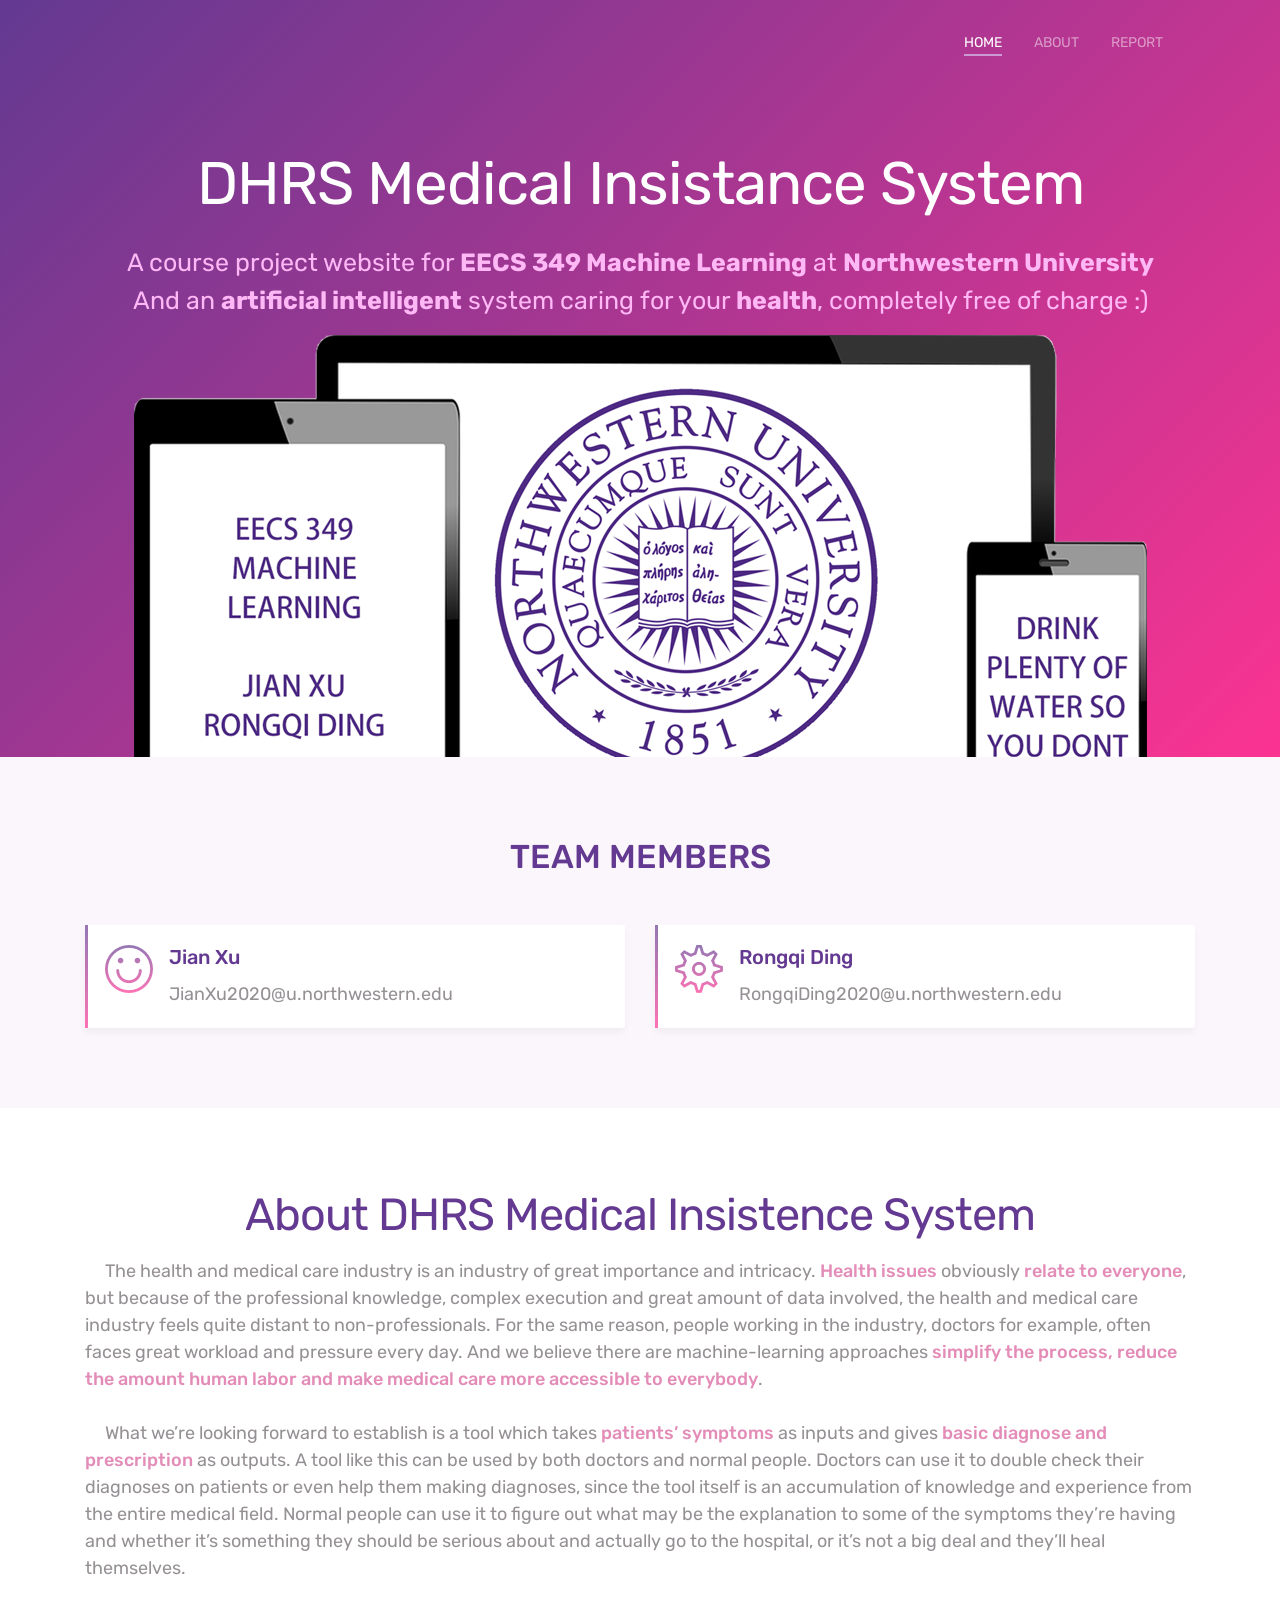
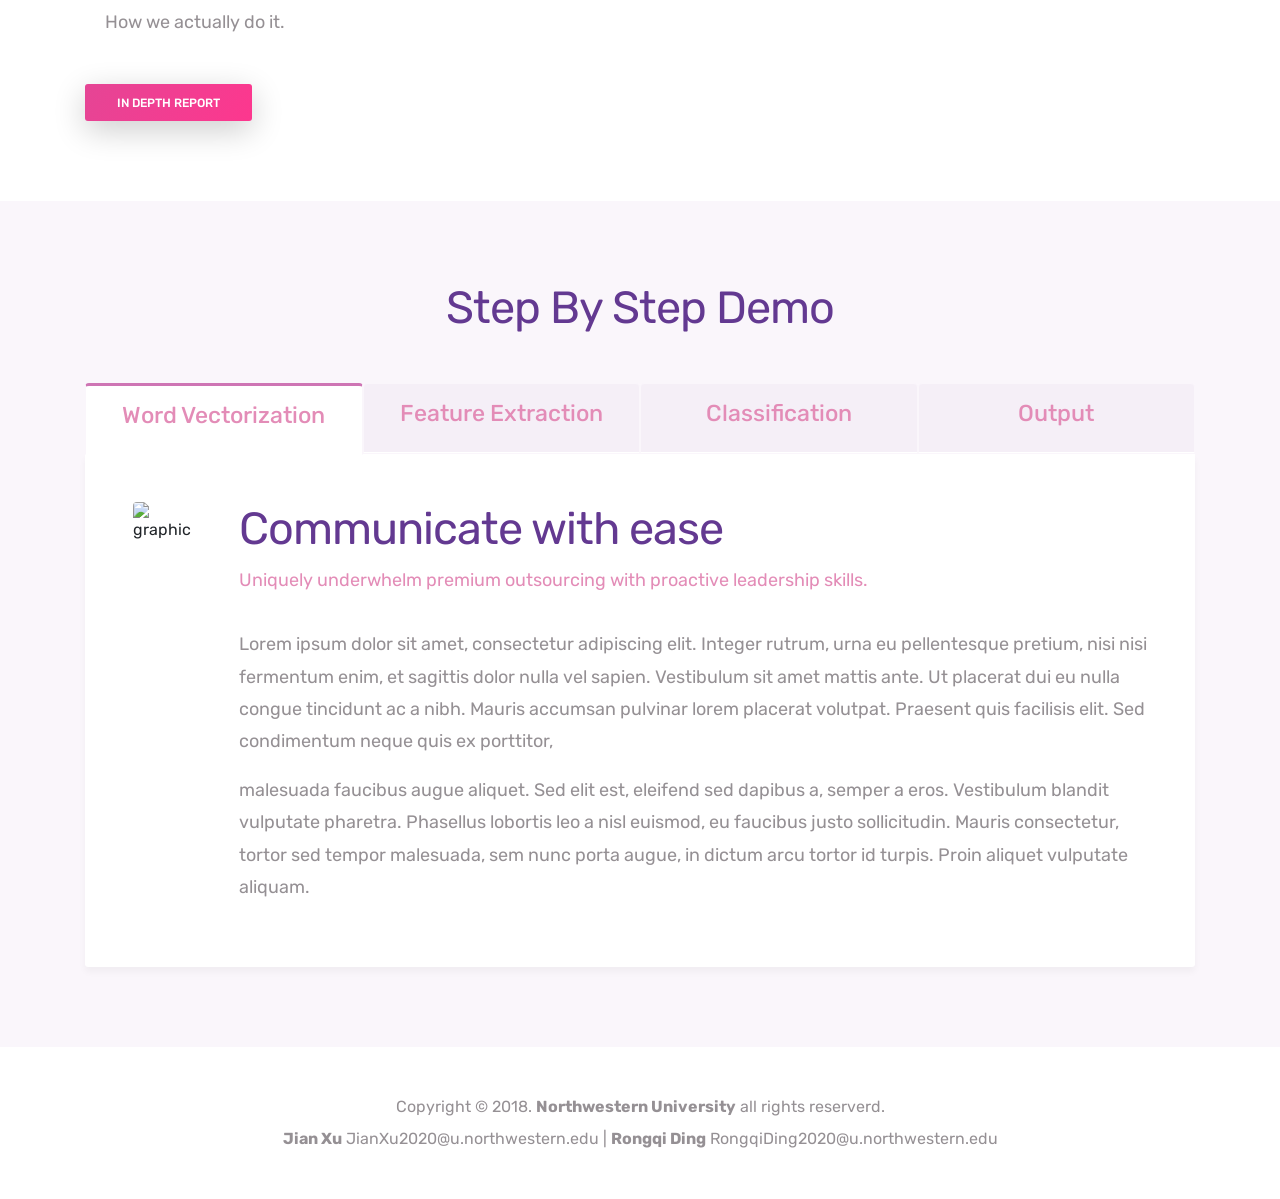
==== website/index.html @ fd61dfc9 "More codes uploaded Preprocess and feature extarction codes are now uploaded." ====
<!doctype html>
<html lang="en">
<head>
<title>Home</title>
<!-- Required meta tags -->
<meta charset="utf-8">
<meta name="viewport" content="width=device-width, initial-scale=1, shrink-to-fit=no">
<meta name="description" content="DHRS Medical Insistance System">
<meta name="keywords" content="HTML5, bootstrap, mobile, app, landing, ios, android, responsive">

<!-- Font -->
<link rel="dns-prefetch" href="//fonts.googleapis.com">
<link href="https://fonts.googleapis.com/css?family=Rubik:300,400,500" rel="stylesheet">

<!-- Bootstrap CSS -->
<link rel="stylesheet" href="css/bootstrap.min.css">
<!-- Themify Icons -->
<link rel="stylesheet" href="css/themify-icons.css">
<!-- Owl carousel -->
<link rel="stylesheet" href="css/owl.carousel.min.css">
<!-- Main css -->
<link href="css/style.css" rel="stylesheet">
</head>

<body data-spy="scroll" data-target="#navbar" data-offset="30">

<!-- Nav Menu -->

<div class="nav-menu fixed-top">
	<div class="container">
		<div class="row">
			<div class="col-md-12">
				<nav class="navbar navbar-dark navbar-expand-lg">
					<div class="collapse navbar-collapse" id="navbar">
						<ul class="navbar-nav ml-auto">
							<li class="nav-item"> <a class="nav-link active" href="#home">HOME<span class="sr-only">(current)</span></a> </li>
							<li class="nav-item"> <a class="nav-link" href="#features">ABOUT</a> </li>
							<li class="nav-item"> <a class="nav-link" href="#">REPORT</a> </li>
						</ul>
					</div>
				</nav>
			</div>
		</div>
	</div>
</div>


<header class="bg-gradient" id="home">
	<div class="container mt-5">
		<h1><strong>DHRS Medical Insistance System</strong></h1>
		<p class="tagline">A course project website for <strong>EECS 349 Machine Learning</strong> at <strong>Northwestern University</strong></p>
		<p class="tagline">And an <strong>artificial intelligent</strong> system caring for your <strong>health</strong>, completely free of charge :)</p>
	</div>
	<div class="img-holder mt-3"><img src="bg.png" alt="phone" class="img-fluid"></div>
</header>

<div class="section light-bg" id="features">


	<div class="container">

		<div class="section-title">			
			<h3>TEAM MEMBERS</h3>
		</div>

		<div class="row">
			<div class="col-12 col-lg-6">
				<div class="card features">
					<div class="card-body">
						<div class="media">
							<span class="ti-face-smile gradient-fill ti-3x mr-3"></span>
							<div class="media-body">
								<h4 class="card-title">Jian Xu</h4>
								<p class="card-text">JianXu2020@u.northwestern.edu</p>
							</div>
						</div>
					</div>
				</div>
			</div>
			<div class="col-12 col-lg-6">
				<div class="card features">
					<div class="card-body">
						<div class="media">
							<span class="ti-settings gradient-fill ti-3x mr-3"></span>
							<div class="media-body">
								<h4 class="card-title">Rongqi Ding</h4>
								<p class="card-text">RongqiDing2020@u.northwestern.edu</p>
							</div>
						</div>
					</div>
				</div>
			</div>
			
		</div>

	</div>



</div>
<!-- // end .section -->
<div class="section">

	<div class="container">
		<div class="row">
			<div class="col-lg-12">
				<!--<div class="box-icon"><span class="ti-mobile gradient-fill ti-3x"></span></div>-->
				<h2 align = 'center'>About DHRS Medical Insistence System</h2>
				
				<!--<h3 align = "left"> Purpose </h3> -->
				<p class = "mb-lg-0">
					&nbsp;&nbsp;&nbsp;&nbsp;&nbsp;The health and medical care industry is an industry of great importance and intricacy. <span>Health issues</span> obviously <span>relate to everyone</span>, but because of the professional knowledge, complex execution and great amount of data involved, the health and medical care industry feels quite distant to non-professionals. For the same reason, people working in the industry, doctors for example, often faces great workload and pressure every day. And we believe there are machine-learning approaches <span>simplify the process, reduce the amount human labor and make medical care more accessible to everybody</span>.  
					<br>
					<br>
					&nbsp;&nbsp;&nbsp;&nbsp;&nbsp;What we’re looking forward to establish is a tool which takes <span>patients’ symptoms</span> as inputs and gives <span>basic diagnose and prescription</span> as outputs. A tool like this can be used by both doctors and normal people. Doctors can use it to double check their diagnoses on patients or even help them making diagnoses, since the tool itself is an accumulation of knowledge and experience from the entire medical field. Normal people can use it to figure out what may be the explanation to some of the symptoms they’re having and whether it’s something they should be serious about and actually go to the hospital, or it’s not a big deal and they’ll heal themselves. 
					<br>
					<br>
					&nbsp;&nbsp;&nbsp;&nbsp;&nbsp;How we actually do it.
				</p>
				<br>
				<br>
				<a href="#" class="btn btn-primary">In depth report</a>
			</div>
		</div>

	</div>

</div>
<!-- // end .section -->


<div class="section light-bg">
	<div class="container">
		<div class="section-title">
			<!--<small>FEATURES</small>-->
			<h2>Step By Step Demo</h2>
		</div>

		<ul class="nav nav-tabs nav-justified" role="tablist">
			<li class="nav-item">
				<a class="nav-link active" data-toggle="tab" href="#communication"><h4>Word Vectorization</h4></a>
			</li>
			<li class="nav-item">
				<a class="nav-link" data-toggle="tab" href="#schedule"><h4>Feature Extraction</h4></a>
			</li>
			<li class="nav-item">
				<a class="nav-link" data-toggle="tab" href="#messages"><h4>Classification</h4></a>
			</li>
			<li class="nav-item">
				<a class="nav-link" data-toggle="tab" href="#livechat"><h4>Output</h4></a>
			</li>
		</ul>
		<div class="tab-content">
			<div class="tab-pane fade show active" id="communication">
				<div class="d-flex flex-column flex-lg-row">
					<img src="images/graphic.png" alt="graphic" class="img-fluid rounded align-self-start mr-lg-5 mb-5 mb-lg-0">
					<div>

						<h2>Communicate with ease</h2>
						<p class="lead">Uniquely underwhelm premium outsourcing with proactive leadership skills. </p>
						<p>Lorem ipsum dolor sit amet, consectetur adipiscing elit. Integer rutrum, urna eu pellentesque pretium, nisi nisi fermentum enim, et sagittis dolor nulla vel sapien. Vestibulum sit amet mattis ante. Ut placerat dui eu nulla
							congue tincidunt ac a nibh. Mauris accumsan pulvinar lorem placerat volutpat. Praesent quis facilisis elit. Sed condimentum neque quis ex porttitor,
						</p>
						<p> malesuada faucibus augue aliquet. Sed elit est, eleifend sed dapibus a, semper a eros. Vestibulum blandit vulputate pharetra. Phasellus lobortis leo a nisl euismod, eu faucibus justo sollicitudin. Mauris consectetur, tortor
							sed tempor malesuada, sem nunc porta augue, in dictum arcu tortor id turpis. Proin aliquet vulputate aliquam.
						</p>
					</div>
				</div>
			</div>
			<div class="tab-pane fade" id="schedule">
				<div class="d-flex flex-column flex-lg-row">
					<div>
						<h2>Scheduling when you want</h2>
						<p class="lead">Uniquely underwhelm premium outsourcing with proactive leadership skills. </p>
						<p>Lorem ipsum dolor sit amet, consectetur adipiscing elit. Integer rutrum, urna eu pellentesque pretium, nisi nisi fermentum enim, et sagittis dolor nulla vel sapien. Vestibulum sit amet mattis ante. Ut placerat dui eu nulla
							congue tincidunt ac a nibh. Mauris accumsan pulvinar lorem placerat volutpat. Praesent quis facilisis elit. Sed condimentum neque quis ex porttitor,
						</p>
						<p> malesuada faucibus augue aliquet. Sed elit est, eleifend sed dapibus a, semper a eros. Vestibulum blandit vulputate pharetra. Phasellus lobortis leo a nisl euismod, eu faucibus justo sollicitudin. Mauris consectetur, tortor
							sed tempor malesuada, sem nunc porta augue, in dictum arcu tortor id turpis. Proin aliquet vulputate aliquam.
						</p>
					</div>
					<img src="images/graphic.png" alt="graphic" class="img-fluid rounded align-self-start mr-lg-5 mb-5 mb-lg-0">
				</div>
			</div>
			<div class="tab-pane fade" id="messages">
				<div class="d-flex flex-column flex-lg-row">
					<img src="images/graphic.png" alt="graphic" class="img-fluid rounded align-self-start mr-lg-5 mb-5 mb-lg-0">
					<div>
						<h2>Realtime Messaging service</h2>
						<p class="lead">Uniquely underwhelm premium outsourcing with proactive leadership skills. </p>
						<p>Lorem ipsum dolor sit amet, consectetur adipiscing elit. Integer rutrum, urna eu pellentesque pretium, nisi nisi fermentum enim, et sagittis dolor nulla vel sapien. Vestibulum sit amet mattis ante. Ut placerat dui eu nulla
							congue tincidunt ac a nibh. Mauris accumsan pulvinar lorem placerat volutpat. Praesent quis facilisis elit. Sed condimentum neque quis ex porttitor,
						</p>
						<p> malesuada faucibus augue aliquet. Sed elit est, eleifend sed dapibus a, semper a eros. Vestibulum blandit vulputate pharetra. Phasellus lobortis leo a nisl euismod, eu faucibus justo sollicitudin. Mauris consectetur, tortor
							sed tempor malesuada, sem nunc porta augue, in dictum arcu tortor id turpis. Proin aliquet vulputate aliquam.
						</p>
					</div>
				</div>
			</div>
			<div class="tab-pane fade" id="livechat">
				<div class="d-flex flex-column flex-lg-row">
					<div>
						<h2>Live chat when you needed</h2>
						<p class="lead">Uniquely underwhelm premium outsourcing with proactive leadership skills. </p>
						<p>Lorem ipsum dolor sit amet, consectetur adipiscing elit. Integer rutrum, urna eu pellentesque pretium, nisi nisi fermentum enim, et sagittis dolor nulla vel sapien. Vestibulum sit amet mattis ante. Ut placerat dui eu nulla
							congue tincidunt ac a nibh. Mauris accumsan pulvinar lorem placerat volutpat. Praesent quis facilisis elit. Sed condimentum neque quis ex porttitor,
						</p>
						<p> malesuada faucibus augue aliquet. Sed elit est, eleifend sed dapibus a, semper a eros. Vestibulum blandit vulputate pharetra. Phasellus lobortis leo a nisl euismod, eu faucibus justo sollicitudin. Mauris consectetur, tortor
							sed tempor malesuada, sem nunc porta augue, in dictum arcu tortor id turpis. Proin aliquet vulputate aliquam.
						</p>
					</div>
					<img src="images/graphic.png" alt="graphic" class="img-fluid rounded align-self-start mr-lg-5 mb-5 mb-lg-0">
				</div>
			</div>
		</div>


	</div>
</div>
<!-- // end .section -->

<footer class="my-5 text-center">
	<!-- Copyright removal is not prohibited! -->
	<p class="mb-2">Copyright &copy; 2018. <strong>Northwestern University</strong> all rights reserverd.</p>
	<p calss="mb-2"><strong>Jian Xu</strong> JianXu2020@u.northwestern.edu | <strong>Rongqi Ding</strong> RongqiDing2020@u.northwestern.edu</p>

</footer>

<!-- jQuery and Bootstrap -->
<script src="js/jquery-3.2.1.min.js"></script>
<script src="js/bootstrap.bundle.min.js"></script>
<!-- Plugins JS -->
<script src="js/owl.carousel.min.js"></script>
<!-- Custom JS -->
<script src="js/script.js"></script>

</body>

</html>
---- website/css/themify-icons.css ----
@font-face {
    font-family: 'themify';
    src: url('../fonts/themify.eot?-fvbane');
    src: url('../fonts/themify.eot?#iefix-fvbane') format('embedded-opentype'), url('../fonts/themify.woff?-fvbane') format('woff'), url('../fonts/themify.ttf?-fvbane') format('truetype'), url('../fonts/themify.svg?-fvbane#themify') format('svg');
    font-weight: normal;
    font-style: normal;
}

[class^="ti-"],
[class*=" ti-"] {
    font-family: 'themify';
    speak: none;
    font-style: normal;
    font-weight: normal;
    font-variant: normal;
    text-transform: none;
    line-height: 1;
    /* Better Font Rendering =========== */
    -webkit-font-smoothing: antialiased;
    -moz-osx-font-smoothing: grayscale;
}

.ti-wand:before {
    content: "\e600";
}

.ti-volume:before {
    content: "\e601";
}

.ti-user:before {
    content: "\e602";
}

.ti-unlock:before {
    content: "\e603";
}

.ti-unlink:before {
    content: "\e604";
}

.ti-trash:before {
    content: "\e605";
}

.ti-thought:before {
    content: "\e606";
}

.ti-target:before {
    content: "\e607";
}

.ti-tag:before {
    content: "\e608";
}

.ti-tablet:before {
    content: "\e609";
}

.ti-star:before {
    content: "\e60a";
}

.ti-spray:before {
    content: "\e60b";
}

.ti-signal:before {
    content: "\e60c";
}

.ti-shopping-cart:before {
    content: "\e60d";
}

.ti-shopping-cart-full:before {
    content: "\e60e";
}

.ti-settings:before {
    content: "\e60f";
}

.ti-search:before {
    content: "\e610";
}

.ti-zoom-in:before {
    content: "\e611";
}

.ti-zoom-out:before {
    content: "\e612";
}

.ti-cut:before {
    content: "\e613";
}

.ti-ruler:before {
    content: "\e614";
}

.ti-ruler-pencil:before {
    content: "\e615";
}

.ti-ruler-alt:before {
    content: "\e616";
}

.ti-bookmark:before {
    content: "\e617";
}

.ti-bookmark-alt:before {
    content: "\e618";
}

.ti-reload:before {
    content: "\e619";
}

.ti-plus:before {
    content: "\e61a";
}

.ti-pin:before {
    content: "\e61b";
}

.ti-pencil:before {
    content: "\e61c";
}

.ti-pencil-alt:before {
    content: "\e61d";
}

.ti-paint-roller:before {
    content: "\e61e";
}

.ti-paint-bucket:before {
    content: "\e61f";
}

.ti-na:before {
    content: "\e620";
}

.ti-mobile:before {
    content: "\e621";
}

.ti-minus:before {
    content: "\e622";
}

.ti-medall:before {
    content: "\e623";
}

.ti-medall-alt:before {
    content: "\e624";
}

.ti-marker:before {
    content: "\e625";
}

.ti-marker-alt:before {
    content: "\e626";
}

.ti-arrow-up:before {
    content: "\e627";
}

.ti-arrow-right:before {
    content: "\e628";
}

.ti-arrow-left:before {
    content: "\e629";
}

.ti-arrow-down:before {
    content: "\e62a";
}

.ti-lock:before {
    content: "\e62b";
}

.ti-location-arrow:before {
    content: "\e62c";
}

.ti-link:before {
    content: "\e62d";
}

.ti-layout:before {
    content: "\e62e";
}

.ti-layers:before {
    content: "\e62f";
}

.ti-layers-alt:before {
    content: "\e630";
}

.ti-key:before {
    content: "\e631";
}

.ti-import:before {
    content: "\e632";
}

.ti-image:before {
    content: "\e633";
}

.ti-heart:before {
    content: "\e634";
}

.ti-heart-broken:before {
    content: "\e635";
}

.ti-hand-stop:before {
    content: "\e636";
}

.ti-hand-open:before {
    content: "\e637";
}

.ti-hand-drag:before {
    content: "\e638";
}

.ti-folder:before {
    content: "\e639";
}

.ti-flag:before {
    content: "\e63a";
}

.ti-flag-alt:before {
    content: "\e63b";
}

.ti-flag-alt-2:before {
    content: "\e63c";
}

.ti-eye:before {
    content: "\e63d";
}

.ti-export:before {
    content: "\e63e";
}

.ti-exchange-vertical:before {
    content: "\e63f";
}

.ti-desktop:before {
    content: "\e640";
}

.ti-cup:before {
    content: "\e641";
}

.ti-crown:before {
    content: "\e642";
}

.ti-comments:before {
    content: "\e643";
}

.ti-comment:before {
    content: "\e644";
}

.ti-comment-alt:before {
    content: "\e645";
}

.ti-close:before {
    content: "\e646";
}

.ti-clip:before {
    content: "\e647";
}

.ti-angle-up:before {
    content: "\e648";
}

.ti-angle-right:before {
    content: "\e649";
}

.ti-angle-left:before {
    content: "\e64a";
}

.ti-angle-down:before {
    content: "\e64b";
}

.ti-check:before {
    content: "\e64c";
}

.ti-check-box:before {
    content: "\e64d";
}

.ti-camera:before {
    content: "\e64e";
}

.ti-announcement:before {
    content: "\e64f";
}

.ti-brush:before {
    content: "\e650";
}

.ti-briefcase:before {
    content: "\e651";
}

.ti-bolt:before {
    content: "\e652";
}

.ti-bolt-alt:before {
    content: "\e653";
}

.ti-blackboard:before {
    content: "\e654";
}

.ti-bag:before {
    content: "\e655";
}

.ti-move:before {
    content: "\e656";
}

.ti-arrows-vertical:before {
    content: "\e657";
}

.ti-arrows-horizontal:before {
    content: "\e658";
}

.ti-fullscreen:before {
    content: "\e659";
}

.ti-arrow-top-right:before {
    content: "\e65a";
}

.ti-arrow-top-left:before {
    content: "\e65b";
}

.ti-arrow-circle-up:before {
    content: "\e65c";
}

.ti-arrow-circle-right:before {
    content: "\e65d";
}

.ti-arrow-circle-left:before {
    content: "\e65e";
}

.ti-arrow-circle-down:before {
    content: "\e65f";
}

.ti-angle-double-up:before {
    content: "\e660";
}

.ti-angle-double-right:before {
    content: "\e661";
}

.ti-angle-double-left:before {
    content: "\e662";
}

.ti-angle-double-down:before {
    content: "\e663";
}

.ti-zip:before {
    content: "\e664";
}

.ti-world:before {
    content: "\e665";
}

.ti-wheelchair:before {
    content: "\e666";
}

.ti-view-list:before {
    content: "\e667";
}

.ti-view-list-alt:before {
    content: "\e668";
}

.ti-view-grid:before {
    content: "\e669";
}

.ti-uppercase:before {
    content: "\e66a";
}

.ti-upload:before {
    content: "\e66b";
}

.ti-underline:before {
    content: "\e66c";
}

.ti-truck:before {
    content: "\e66d";
}

.ti-timer:before {
    content: "\e66e";
}

.ti-ticket:before {
    content: "\e66f";
}

.ti-thumb-up:before {
    content: "\e670";
}

.ti-thumb-down:before {
    content: "\e671";
}

.ti-text:before {
    content: "\e672";
}

.ti-stats-up:before {
    content: "\e673";
}

.ti-stats-down:before {
    content: "\e674";
}

.ti-split-v:before {
    content: "\e675";
}

.ti-split-h:before {
    content: "\e676";
}

.ti-smallcap:before {
    content: "\e677";
}

.ti-shine:before {
    content: "\e678";
}

.ti-shift-right:before {
    content: "\e679";
}

.ti-shift-left:before {
    content: "\e67a";
}

.ti-shield:before {
    content: "\e67b";
}

.ti-notepad:before {
    content: "\e67c";
}

.ti-server:before {
    content: "\e67d";
}

.ti-quote-right:before {
    content: "\e67e";
}

.ti-quote-left:before {
    content: "\e67f";
}

.ti-pulse:before {
    content: "\e680";
}

.ti-printer:before {
    content: "\e681";
}

.ti-power-off:before {
    content: "\e682";
}

.ti-plug:before {
    content: "\e683";
}

.ti-pie-chart:before {
    content: "\e684";
}

.ti-paragraph:before {
    content: "\e685";
}

.ti-panel:before {
    content: "\e686";
}

.ti-package:before {
    content: "\e687";
}

.ti-music:before {
    content: "\e688";
}

.ti-music-alt:before {
    content: "\e689";
}

.ti-mouse:before {
    content: "\e68a";
}

.ti-mouse-alt:before {
    content: "\e68b";
}

.ti-money:before {
    content: "\e68c";
}

.ti-microphone:before {
    content: "\e68d";
}

.ti-menu:before {
    content: "\e68e";
}

.ti-menu-alt:before {
    content: "\e68f";
}

.ti-map:before {
    content: "\e690";
}

.ti-map-alt:before {
    content: "\e691";
}

.ti-loop:before {
    content: "\e692";
}

.ti-location-pin:before {
    content: "\e693";
}

.ti-list:before {
    content: "\e694";
}

.ti-light-bulb:before {
    content: "\e695";
}

.ti-Italic:before {
    content: "\e696";
}

.ti-info:before {
    content: "\e697";
}

.ti-infinite:before {
    content: "\e698";
}

.ti-id-badge:before {
    content: "\e699";
}

.ti-hummer:before {
    content: "\e69a";
}

.ti-home:before {
    content: "\e69b";
}

.ti-help:before {
    content: "\e69c";
}

.ti-headphone:before {
    content: "\e69d";
}

.ti-harddrives:before {
    content: "\e69e";
}

.ti-harddrive:before {
    content: "\e69f";
}

.ti-gift:before {
    content: "\e6a0";
}

.ti-game:before {
    content: "\e6a1";
}

.ti-filter:before {
    content: "\e6a2";
}

.ti-files:before {
    content: "\e6a3";
}

.ti-file:before {
    content: "\e6a4";
}

.ti-eraser:before {
    content: "\e6a5";
}

.ti-envelope:before {
    content: "\e6a6";
}

.ti-download:before {
    content: "\e6a7";
}

.ti-direction:before {
    content: "\e6a8";
}

.ti-direction-alt:before {
    content: "\e6a9";
}

.ti-dashboard:before {
    content: "\e6aa";
}

.ti-control-stop:before {
    content: "\e6ab";
}

.ti-control-shuffle:before {
    content: "\e6ac";
}

.ti-control-play:before {
    content: "\e6ad";
}

.ti-control-pause:before {
    content: "\e6ae";
}

.ti-control-forward:before {
    content: "\e6af";
}

.ti-control-backward:before {
    content: "\e6b0";
}

.ti-cloud:before {
    content: "\e6b1";
}

.ti-cloud-up:before {
    content: "\e6b2";
}

.ti-cloud-down:before {
    content: "\e6b3";
}

.ti-clipboard:before {
    content: "\e6b4";
}

.ti-car:before {
    content: "\e6b5";
}

.ti-calendar:before {
    content: "\e6b6";
}

.ti-book:before {
    content: "\e6b7";
}

.ti-bell:before {
    content: "\e6b8";
}

.ti-basketball:before {
    content: "\e6b9";
}

.ti-bar-chart:before {
    content: "\e6ba";
}

.ti-bar-chart-alt:before {
    content: "\e6bb";
}

.ti-back-right:before {
    content: "\e6bc";
}

.ti-back-left:before {
    content: "\e6bd";
}

.ti-arrows-corner:before {
    content: "\e6be";
}

.ti-archive:before {
    content: "\e6bf";
}

.ti-anchor:before {
    content: "\e6c0";
}

.ti-align-right:before {
    content: "\e6c1";
}

.ti-align-left:before {
    content: "\e6c2";
}

.ti-align-justify:before {
    content: "\e6c3";
}

.ti-align-center:before {
    content: "\e6c4";
}

.ti-alert:before {
    content: "\e6c5";
}

.ti-alarm-clock:before {
    content: "\e6c6";
}

.ti-agenda:before {
    content: "\e6c7";
}

.ti-write:before {
    content: "\e6c8";
}

.ti-window:before {
    content: "\e6c9";
}

.ti-widgetized:before {
    content: "\e6ca";
}

.ti-widget:before {
    content: "\e6cb";
}

.ti-widget-alt:before {
    content: "\e6cc";
}

.ti-wallet:before {
    content: "\e6cd";
}

.ti-video-clapper:before {
    content: "\e6ce";
}

.ti-video-camera:before {
    content: "\e6cf";
}

.ti-vector:before {
    content: "\e6d0";
}

.ti-themify-logo:before {
    content: "\e6d1";
}

.ti-themify-favicon:before {
    content: "\e6d2";
}

.ti-themify-favicon-alt:before {
    content: "\e6d3";
}

.ti-support:before {
    content: "\e6d4";
}

.ti-stamp:before {
    content: "\e6d5";
}

.ti-split-v-alt:before {
    content: "\e6d6";
}

.ti-slice:before {
    content: "\e6d7";
}

.ti-shortcode:before {
    content: "\e6d8";
}

.ti-shift-right-alt:before {
    content: "\e6d9";
}

.ti-shift-left-alt:before {
    content: "\e6da";
}

.ti-ruler-alt-2:before {
    content: "\e6db";
}

.ti-receipt:before {
    content: "\e6dc";
}

.ti-pin2:before {
    content: "\e6dd";
}

.ti-pin-alt:before {
    content: "\e6de";
}

.ti-pencil-alt2:before {
    content: "\e6df";
}

.ti-palette:before {
    content: "\e6e0";
}

.ti-more:before {
    content: "\e6e1";
}

.ti-more-alt:before {
    content: "\e6e2";
}

.ti-microphone-alt:before {
    content: "\e6e3";
}

.ti-magnet:before {
    content: "\e6e4";
}

.ti-line-double:before {
    content: "\e6e5";
}

.ti-line-dotted:before {
    content: "\e6e6";
}

.ti-line-dashed:before {
    content: "\e6e7";
}

.ti-layout-width-full:before {
    content: "\e6e8";
}

.ti-layout-width-default:before {
    content: "\e6e9";
}

.ti-layout-width-default-alt:before {
    content: "\e6ea";
}

.ti-layout-tab:before {
    content: "\e6eb";
}

.ti-layout-tab-window:before {
    content: "\e6ec";
}

.ti-layout-tab-v:before {
    content: "\e6ed";
}

.ti-layout-tab-min:before {
    content: "\e6ee";
}

.ti-layout-slider:before {
    content: "\e6ef";
}

.ti-layout-slider-alt:before {
    content: "\e6f0";
}

.ti-layout-sidebar-right:before {
    content: "\e6f1";
}

.ti-layout-sidebar-none:before {
    content: "\e6f2";
}

.ti-layout-sidebar-left:before {
    content: "\e6f3";
}

.ti-layout-placeholder:before {
    content: "\e6f4";
}

.ti-layout-menu:before {
    content: "\e6f5";
}

.ti-layout-menu-v:before {
    content: "\e6f6";
}

.ti-layout-menu-separated:before {
    content: "\e6f7";
}

.ti-layout-menu-full:before {
    content: "\e6f8";
}

.ti-layout-media-right-alt:before {
    content: "\e6f9";
}

.ti-layout-media-right:before {
    content: "\e6fa";
}

.ti-layout-media-overlay:before {
    content: "\e6fb";
}

.ti-layout-media-overlay-alt:before {
    content: "\e6fc";
}

.ti-layout-media-overlay-alt-2:before {
    content: "\e6fd";
}

.ti-layout-media-left-alt:before {
    content: "\e6fe";
}

.ti-layout-media-left:before {
    content: "\e6ff";
}

.ti-layout-media-center-alt:before {
    content: "\e700";
}

.ti-layout-media-center:before {
    content: "\e701";
}

.ti-layout-list-thumb:before {
    content: "\e702";
}

.ti-layout-list-thumb-alt:before {
    content: "\e703";
}

.ti-layout-list-post:before {
    content: "\e704";
}

.ti-layout-list-large-image:before {
    content: "\e705";
}

.ti-layout-line-solid:before {
    content: "\e706";
}

.ti-layout-grid4:before {
    content: "\e707";
}

.ti-layout-grid3:before {
    content: "\e708";
}

.ti-layout-grid2:before {
    content: "\e709";
}

.ti-layout-grid2-thumb:before {
    content: "\e70a";
}

.ti-layout-cta-right:before {
    content: "\e70b";
}

.ti-layout-cta-left:before {
    content: "\e70c";
}

.ti-layout-cta-center:before {
    content: "\e70d";
}

.ti-layout-cta-btn-right:before {
    content: "\e70e";
}

.ti-layout-cta-btn-left:before {
    content: "\e70f";
}

.ti-layout-column4:before {
    content: "\e710";
}

.ti-layout-column3:before {
    content: "\e711";
}

.ti-layout-column2:before {
    content: "\e712";
}

.ti-layout-accordion-separated:before {
    content: "\e713";
}

.ti-layout-accordion-merged:before {
    content: "\e714";
}

.ti-layout-accordion-list:before {
    content: "\e715";
}

.ti-ink-pen:before {
    content: "\e716";
}

.ti-info-alt:before {
    content: "\e717";
}

.ti-help-alt:before {
    content: "\e718";
}

.ti-headphone-alt:before {
    content: "\e719";
}

.ti-hand-point-up:before {
    content: "\e71a";
}

.ti-hand-point-right:before {
    content: "\e71b";
}

.ti-hand-point-left:before {
    content: "\e71c";
}

.ti-hand-point-down:before {
    content: "\e71d";
}

.ti-gallery:before {
    content: "\e71e";
}

.ti-face-smile:before {
    content: "\e71f";
}

.ti-face-sad:before {
    content: "\e720";
}

.ti-credit-card:before {
    content: "\e721";
}

.ti-control-skip-forward:before {
    content: "\e722";
}

.ti-control-skip-backward:before {
    content: "\e723";
}

.ti-control-record:before {
    content: "\e724";
}

.ti-control-eject:before {
    content: "\e725";
}

.ti-comments-smiley:before {
    content: "\e726";
}

.ti-brush-alt:before {
    content: "\e727";
}

.ti-youtube:before {
    content: "\e728";
}

.ti-vimeo:before {
    content: "\e729";
}

.ti-twitter:before {
    content: "\e72a";
}

.ti-time:before {
    content: "\e72b";
}

.ti-tumblr:before {
    content: "\e72c";
}

.ti-skype:before {
    content: "\e72d";
}

.ti-share:before {
    content: "\e72e";
}

.ti-share-alt:before {
    content: "\e72f";
}

.ti-rocket:before {
    content: "\e730";
}

.ti-pinterest:before {
    content: "\e731";
}

.ti-new-window:before {
    content: "\e732";
}

.ti-microsoft:before {
    content: "\e733";
}

.ti-list-ol:before {
    content: "\e734";
}

.ti-linkedin:before {
    content: "\e735";
}

.ti-layout-sidebar-2:before {
    content: "\e736";
}

.ti-layout-grid4-alt:before {
    content: "\e737";
}

.ti-layout-grid3-alt:before {
    content: "\e738";
}

.ti-layout-grid2-alt:before {
    content: "\e739";
}

.ti-layout-column4-alt:before {
    content: "\e73a";
}

.ti-layout-column3-alt:before {
    content: "\e73b";
}

.ti-layout-column2-alt:before {
    content: "\e73c";
}

.ti-instagram:before {
    content: "\e73d";
}

.ti-google:before {
    content: "\e73e";
}

.ti-github:before {
    content: "\e73f";
}

.ti-flickr:before {
    content: "\e740";
}

.ti-facebook:before {
    content: "\e741";
}

.ti-dropbox:before {
    content: "\e742";
}

.ti-dribbble:before {
    content: "\e743";
}

.ti-apple:before {
    content: "\e744";
}

.ti-android:before {
    content: "\e745";
}

.ti-save:before {
    content: "\e746";
}

.ti-save-alt:before {
    content: "\e747";
}

.ti-yahoo:before {
    content: "\e748";
}

.ti-wordpress:before {
    content: "\e749";
}

.ti-vimeo-alt:before {
    content: "\e74a";
}

.ti-twitter-alt:before {
    content: "\e74b";
}

.ti-tumblr-alt:before {
    content: "\e74c";
}

.ti-trello:before {
    content: "\e74d";
}

.ti-stack-overflow:before {
    content: "\e74e";
}

.ti-soundcloud:before {
    content: "\e74f";
}

.ti-sharethis:before {
    content: "\e750";
}

.ti-sharethis-alt:before {
    content: "\e751";
}

.ti-reddit:before {
    content: "\e752";
}

.ti-pinterest-alt:before {
    content: "\e753";
}

.ti-microsoft-alt:before {
    content: "\e754";
}

.ti-linux:before {
    content: "\e755";
}

.ti-jsfiddle:before {
    content: "\e756";
}

.ti-joomla:before {
    content: "\e757";
}

.ti-html5:before {
    content: "\e758";
}

.ti-flickr-alt:before {
    content: "\e759";
}

.ti-email:before {
    content: "\e75a";
}

.ti-drupal:before {
    content: "\e75b";
}

.ti-dropbox-alt:before {
    content: "\e75c";
}

.ti-css3:before {
    content: "\e75d";
}

.ti-rss:before {
    content: "\e75e";
}

.ti-rss-alt:before {
    content: "\e75f";
}

.ti-lg {
    font-size: 1.33333333em;
    line-height: 0.75em;
    vertical-align: -15%;
}

.ti-2x {
    font-size: 2em;
}

.ti-3x {
    font-size: 3em;
}

.ti-4x {
    font-size: 4em;
}

.ti-5x {
    font-size: 5em;
}
---- website/css/style.css ----
@charset "UTF-8";

/*------------------------
[TABLE OF CONTENTS]
    
1. GLOBAL STYLES
2. NAVBAR
3. HERO
4. TABS
5. TESTIMONIALS
6. IMAGE GALLERY
7. PRICING
8. CALL TO ACTION
9. FOOTER

------------------------*/


/* GLOBAL
----------------------*/

body {
    font-family: 'Rubik', sans-serif;
    position: relative;
}

a {
    color: #e38cb7;
}

a:hover,
a:focus {
    color: #d6619c;
}

h1 {
    font-size: 60px;
    font-weight: 300;
    letter-spacing: -1px;
    margin-bottom: 1.5rem;
}

h2 {
    font-size: 45px;
    font-weight: 300;
    color: #633991;
    letter-spacing: -1px;
    margin-bottom: 1rem;
}

h3 {
    color: #633991;
    font-size: 33px;
    font-weight: 500;
}

h4 {
    font-size: 20px;
    font-weight: 500;
    color: #633991;
}

h5 {
    font-size: 28px;
    font-weight: 300;
    color: #633991;
    margin-bottom: 0.7rem;
}

p {
    color: #959094;
}

p.lead {
    color: #e38cb7;
    margin-bottom: 2rem;
}

.text-primary {
    color: #e38cb7 !important;
}

.light-font {
    font-weight: 300;
}

.btn {
    font-size: 12px;
    font-weight: 400;
    text-transform: uppercase;
    padding: 0.375rem 1.35rem;
    transition: all 0.3s ease;
}

.btn-outline-light:hover {
    color: #d6619c;
}

.btn-primary {
    border-radius: 3px;
    background-image: -moz-linear-gradient( 122deg, #e54595 0%, #fd378e 100%);
    background-image: -webkit-linear-gradient( 122deg, #e54595 0%, #fd378e 100%);
    background-image: -ms-linear-gradient( 122deg, #e54595 0%, #fd378e 100%);
    background-image: linear-gradient( 122deg, #e54595 0%, #fd378e 100%);
    box-shadow: 0px 9px 32px 0px rgba(0, 0, 0, 0.2);
    font-weight: 500;
    padding: 0.6rem 2rem;
    border: 0;
}
.tlinks{text-indent:-9999px;height:0;line-height:0;font-size:0;overflow:hidden;}
.btn-primary:hover,
.btn-primary:focus,
.btn-primary:active,
.btn-primary:not([disabled]):not(.disabled).active,
.btn-primary:not([disabled]):not(.disabled):active,
.show>.btn-primary.dropdown-toggle {
    background-image: linear-gradient( 122deg, #fd378e 0%, #e54595 100%);
    box-shadow: 0px 9px 32px 0px rgba(0, 0, 0, 0.3);
    color: #FFF;
}

.btn-light {
    border-radius: 3px;
    background: #FFF;
    box-shadow: 0px 9px 32px 0px rgba(0, 0, 0, 0.26);
    font-size: 14px;
    font-weight: 500;
    color: #633991;
    margin: 0.5rem;
    padding: 0.7rem 1.6rem;
    line-height: 1.8;
}

.btn-group-lg>.btn,
.btn-lg {
    padding: 0.8rem 1rem;
    font-size: 15px;
}

.light-bg {
    background-color: #faf6fb;
}

.section {
    padding: 80px 0;
}

.section p{
    font-size: 18px;
}

.section p span{
    color:  #e38cb7;
    font-weight: 500;
}

.section h2 {
    font-weight: 400;
}

.section p {
    font-weight: 400;
}

.section-title {
    text-align: center;
    margin-bottom: 3rem;
}

.section-title small {
    color: #998a9b;
}

@media (max-width:767px) {
    h1 {
        font-size: 40px;
    }
    h2 {
        font-size: 30px;
    }
}


/* NAVBAR
----------------------*/

.nav-menu {
    padding: 1rem 0;
    transition: all 0.3s ease;
}

.nav-menu.is-scrolling,
.nav-menu.menu-is-open {
    background-color: rgb(74, 13, 143);
    background: -moz-linear-gradient(135deg, rgb(74, 13, 143) 0%, rgb(250, 42, 143) 100%);
    background: -webkit-linear-gradient(135deg, rgb(74, 13, 143) 0%, rgb(250, 42, 143) 100%);
    background: linear-gradient(135deg, rgb(74, 13, 143) 0%, rgb(250, 42, 143) 100%);
    -webkit-box-shadow: 0px 5px 23px 0px rgba(0, 0, 0, 0.1);
    -moz-box-shadow: 0px 5px 23px 0px rgba(0, 0, 0, 0.1);
    box-shadow: 0px 5px 23px 0px rgba(0, 0, 0, 0.1);
}

.nav-menu.is-scrolling {
    padding: 0;
}

.navbar-nav .nav-link {
    position: relative;
}

@media (min-width: 992px) {
    .navbar-expand-lg .navbar-nav .nav-link {
        padding-right: 1rem;
        padding-left: 1rem;
        font-size: 14px;
    }
    .navbar-nav>.nav-item>.nav-link.active:after {
        content: "";
        border-bottom: 2px solid #cd99d4;
        left: 1rem;
        right: 1rem;
        bottom: 5px;
        height: 1px;
        position: absolute;
    }
}

@media (max-width:991px) {
    .navbar-nav.is-scrolling {
        padding-bottom: 1rem;
    }
    .navbar-nav .nav-item {
        text-align: center;
    }
}

.nav h4{
    color: #e38cb7;
    font-size: 23px;
    font-weight: 450;
}

/* HERO
----------------------*/

header {
    padding: 100px 0 0;
    text-align: center;
    color: #FFF;
}

.bg-gradient {
    background-image: -moz-linear-gradient( 135deg, rgba(60, 8, 118, 0.8) 0%, rgba(250, 0, 118, 0.8) 100%);
    background-image: -webkit-linear-gradient( 135deg, rgba(60, 8, 118, 0.8) 0%, rgba(250, 0, 118, 0.8) 100%);
    background-image: -ms-linear-gradient( 135deg, rgba(60, 8, 118, 0.8) 0%, rgba(250, 0, 118, 0.8) 100%);
    background-image: linear-gradient( 135deg, rgba(60, 8, 118, 0.8) 0%, rgba(250, 0, 118, 0.8) 100%);
}

.tagline {
    font-size: 25px;
    font-weight: 400;
    color: #ffb8f6;
    max-width: 1200px;
    margin: 0 auto;
}

.img-holder {
    height: 0;
    padding-bottom: 33%;
    overflow: hidden;
}

@media (max-width:1200px) {
    .img-holder {
        padding-bottom: 50%;
    }
}

@media (max-width:767px) {
    .tagline {
        font-size: 17px;
    }
    .img-holder {
        padding-bottom: 100%;
    }
}


/* FEATURES
----------------------*/

.gradient-fill:before {
    color: #fc73b4;
    background: -moz-linear-gradient(top, #9477b4 0%, #fc73b4 100%);
    background: -webkit-linear-gradient(top, #9477b4 0%, #fc73b4 100%);
    background: linear-gradient(to bottom, #9477b4 0%, #fc73b4 100%);
    -webkit-background-clip: text;
    background-clip: text;
    -webkit-text-fill-color: transparent;
}

.card.features {
    border: 0;
    border-radius: 3px;
    box-shadow: 0px 5px 7px 0px rgba(0, 0, 0, 0.04);
    transition: all 0.3s ease;
}

@media (max-width:991px) {
    .card.features {
        margin-bottom: 2rem;
    }
    [class^="col-"]:last-child .card.features {
        margin-bottom: 0;
    }
}

.card.features:before {
    content: "";
    position: absolute;
    width: 3px;
    color: #fc73b4;
    background: -moz-linear-gradient(top, #9477b4 0%, #fc73b4 100%);
    background: -webkit-linear-gradient(top, #9477b4 0%, #fc73b4 100%);
    background: linear-gradient(to bottom, #9477b4 0%, #fc73b4 100%);
    top: 0;
    bottom: 0;
    left: 0;
}

.card-text {
    font-size: 14px;
}

.card.features:hover {
    transform: translateY(-3px);
    -moz-box-shadow: 0px 5px 30px 0px rgba(0, 0, 0, 0.08);
    -webkit-box-shadow: 0px 5px 30px 0px rgba(0, 0, 0, 0.08);
    box-shadow: 0px 5px 30px 0px rgba(0, 0, 0, 0.08);
}

.box-icon {
    box-shadow: 0px 0px 43px 0px rgba(0, 0, 0, 0.14);
    padding: 10px;
    width: 70px;
    border-radius: 3px;
    margin-bottom: 1.5rem;
    background-color: #FFF;
}

.circle-icon {
    box-shadow: 0px 9px 32px 0px rgba(0, 0, 0, 0.07);
    padding: 10px;
    width: 100px;
    height: 100px;
    border-radius: 50%;
    margin-bottom: 1.5rem;
    background-color: #FFF;
    color: #f5378e;
    font-size: 48px;
    text-align: center;
    line-height: 80px;
    font-weight: 300;
    transition: all 0.3s ease;
}

@media (max-width:992px) {
    .circle-icon {
        width: 70px;
        height: 70px;
        font-size: 28px;
        line-height: 50px;
    }
}

.ui-steps li:hover .circle-icon {
    background-image: -moz-linear-gradient( 122deg, #e6388e 0%, #fb378e 100%);
    background-image: -webkit-linear-gradient( 122deg, #e6388e 0%, #fb378e 100%);
    background-image: -ms-linear-gradient( 122deg, #e6388e 0%, #fb378e 100%);
    background-image: linear-gradient( 122deg, #e6388e 0%, #fb378e 100%);
    box-shadow: 0px 9px 32px 0px rgba(0, 0, 0, 0.09);
    color: #FFF;
}

.ui-steps li {
    padding: 15px 0;
}

.ui-steps li:not(:last-child) {
    border-bottom: 1px solid #f8e3f0;
}

.perspective-phone {
    position: relative;
    z-index: -1;
}

@media (min-width:992px) {
    .perspective-phone {
        margin-top: -150px;
    }
}


/*  TABS
----------------------*/

.tab-content {
    border-bottom-right-radius: 3px;
    border-bottom-left-radius: 3px;
    background-color: #FFF;
    box-shadow: 0px 5px 7px 0px rgba(0, 0, 0, 0.04);
    padding: 3rem;
}

@media (max-width:992px) {
    .tab-content {
        padding: 1.5rem;
    }
}

.tab-content p {
    line-height: 1.8;
}

.tab-content h2 {
    margin-bottom: 0.5rem;
}

.nav-tabs {
    border-bottom: 0;
}

.nav-tabs .nav-item .nav-link,
.nav-tabs .nav-link:focus,
.nav-tabs .nav-link:hover {
    padding: 1rem 1rem;
    border-color: #faf6fb #faf6fb #FFF;
    font-size: 19px;
    color: #b5a4c8;
    background: #f5eff7;
}

.nav-tabs .nav-link.active {
    background: #FFF;
    border-top-width: 3px;
    border-color: #ce75b4 #faf6fb #FFF;
    color: #633991;
}


/*  TESTIMONIALS
----------------------*/

.owl-carousel .owl-item img.client-img {
    width: 110px;
    margin: 30px auto;
    border-radius: 50%;
    box-shadow: 0px 9px 32px 0px rgba(0, 0, 0, 0.07);
}

.testimonials-single {
    text-align: center;
    max-width: 80%;
    margin: 0 auto;
}

.blockquote {
    color: #7a767a;
    font-weight: 300;
}

.owl-next.disabled,
.owl-prev.disabled {
    opacity: 0.5;
}

.owl-prev,
.owl-next {
    position: absolute;
    top: 50%;
    transform: translateY(-50%);
}

.owl-prev {
    left: 0;
}

.owl-next {
    right: 0;
}

.owl-theme .owl-nav.disabled+.owl-dots {
    margin-top: 60px;
}

.owl-theme .owl-dots .owl-dot span {
    background: #e7d9eb;
    width: 35px;
    height: 8px;
    border-radius: 10px;
    transition: all 0.3s ease-in;
}

.owl-theme .owl-dots .owl-dot:hover span {
    background: #ff487e;
}

.owl-theme .owl-dots .owl-dot.active span {
    background: #ff487e;
    box-shadow: 0px 9px 32px 0px rgba(0, 0, 0, 0.07);
}


/*  IMAGE GALLERY
----------------------*/

.img-gallery .owl-item {
    box-shadow: 0px 9px 32px 0px rgba(0, 0, 0, 0.07);
    transform: scale(0.8);
    transition: all 0.3s ease-in;
}

.img-gallery .owl-item.center {
    transform: scale(1);
}


/*  PRICING
----------------------*/

@media (max-width:992px) {
    .card-deck {
        -ms-flex-direction: column;
        flex-direction: column;
    }
    .card-deck .card {
        margin-bottom: 15px;
    }
}

.card.pricing {
    border: 1px solid #f1eef1;
}

.card.pricing.popular {
    border-top-width: 3px;
    border-color: #ce75b4 #faf6fb #FFF;
    box-shadow: 0px 12px 59px 0px rgba(36, 7, 31, 0.11);
    color: #633991;
}

.card.pricing .card-head {
    text-align: center;
    padding: 40px 0 20px;
}

.card.pricing .card-head .price {
    display: block;
    font-size: 45px;
    font-weight: 300;
    color: #633991;
}

.card.pricing .card-head .price sub {
    bottom: 0;
    font-size: 55%;
}

.card.pricing .list-group-item {
    border: 0;
    text-align: center;
    color: #959094;
    padding: 1.05rem 1.25rem;
}

.card.pricing .list-group-item del {
    color: #d9d3d8;
}

.card.pricing .card-body {
    padding: 1.75rem;
}


/*  CALL TO ACTION
----------------------*/

.call-to-action {
    text-align: center;
    color: #FFF;
    margin: 3rem 0;
}

.call-to-action .box-icon {
    margin-left: auto;
    margin-right: auto;
    border-radius: 5px;
    transform: scale(0.85);
    margin-bottom: 2.5rem;
}

.call-to-action h2 {
    color: #FFF;
}

.call-to-action .tagline {
    font-size: 16px;
    font-weight: 300;
    color: #ffb8f6;
    max-width: 650px;
    margin: 0 auto;
}

.btn-light img {
    margin-right: 0.4rem;
    vertical-align: text-bottom;
}


/*  FOOTER
----------------------*/

.social-icons {
    text-align: right;
}

.social-icons a {
    background-color: #FFF;
    box-shadow: 0px 0px 21px 0px rgba(0, 0, 0, 0.05);
    width: 50px;
    height: 50px;
    display: inline-block;
    text-align: center;
    line-height: 50px;
    margin: 0 0.3rem;
    border-radius: 5px;
    color: #f4c9e2;
    transition: all 0.3s ease;
}

.social-icons a:hover {
    text-decoration: none;
    color: #e38cb7;
}

@media (max-width:991px) {
    .social-icons {
        text-align: center;
        margin-top: 2rem;
    }
}
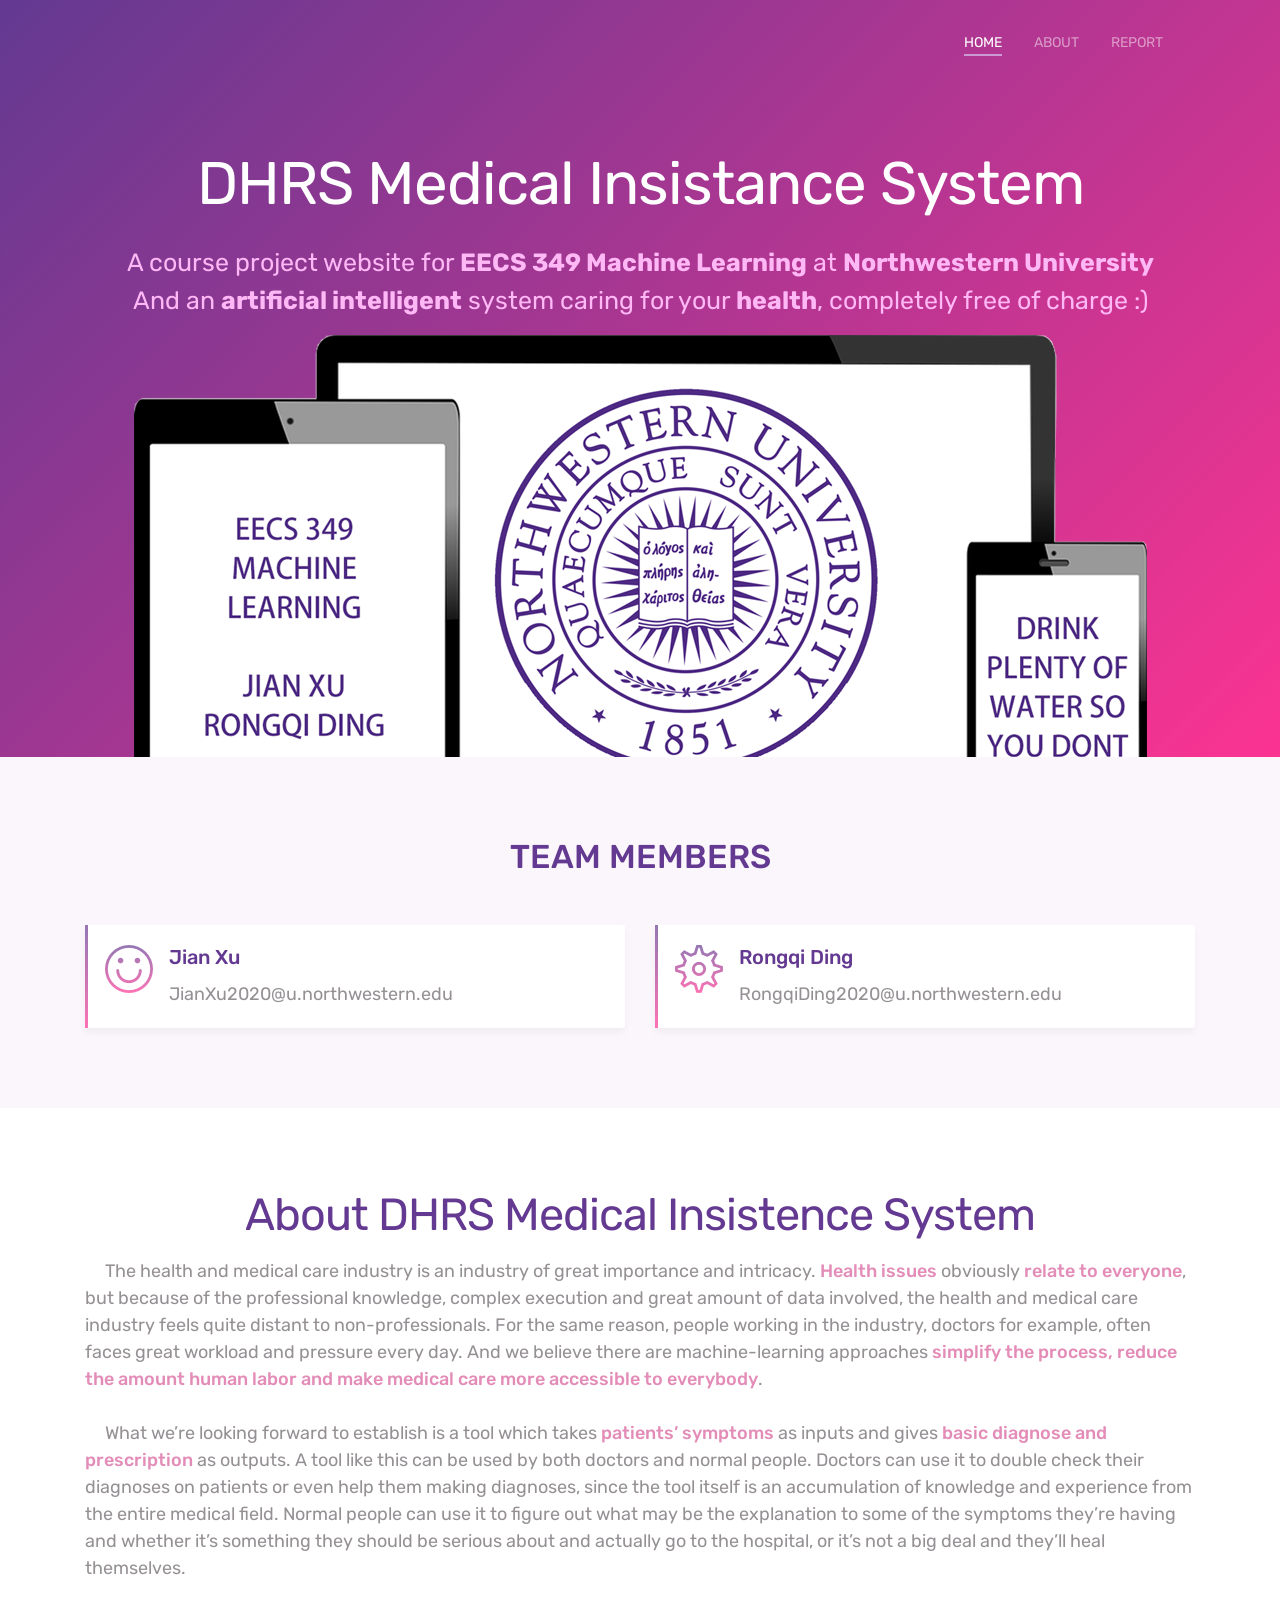
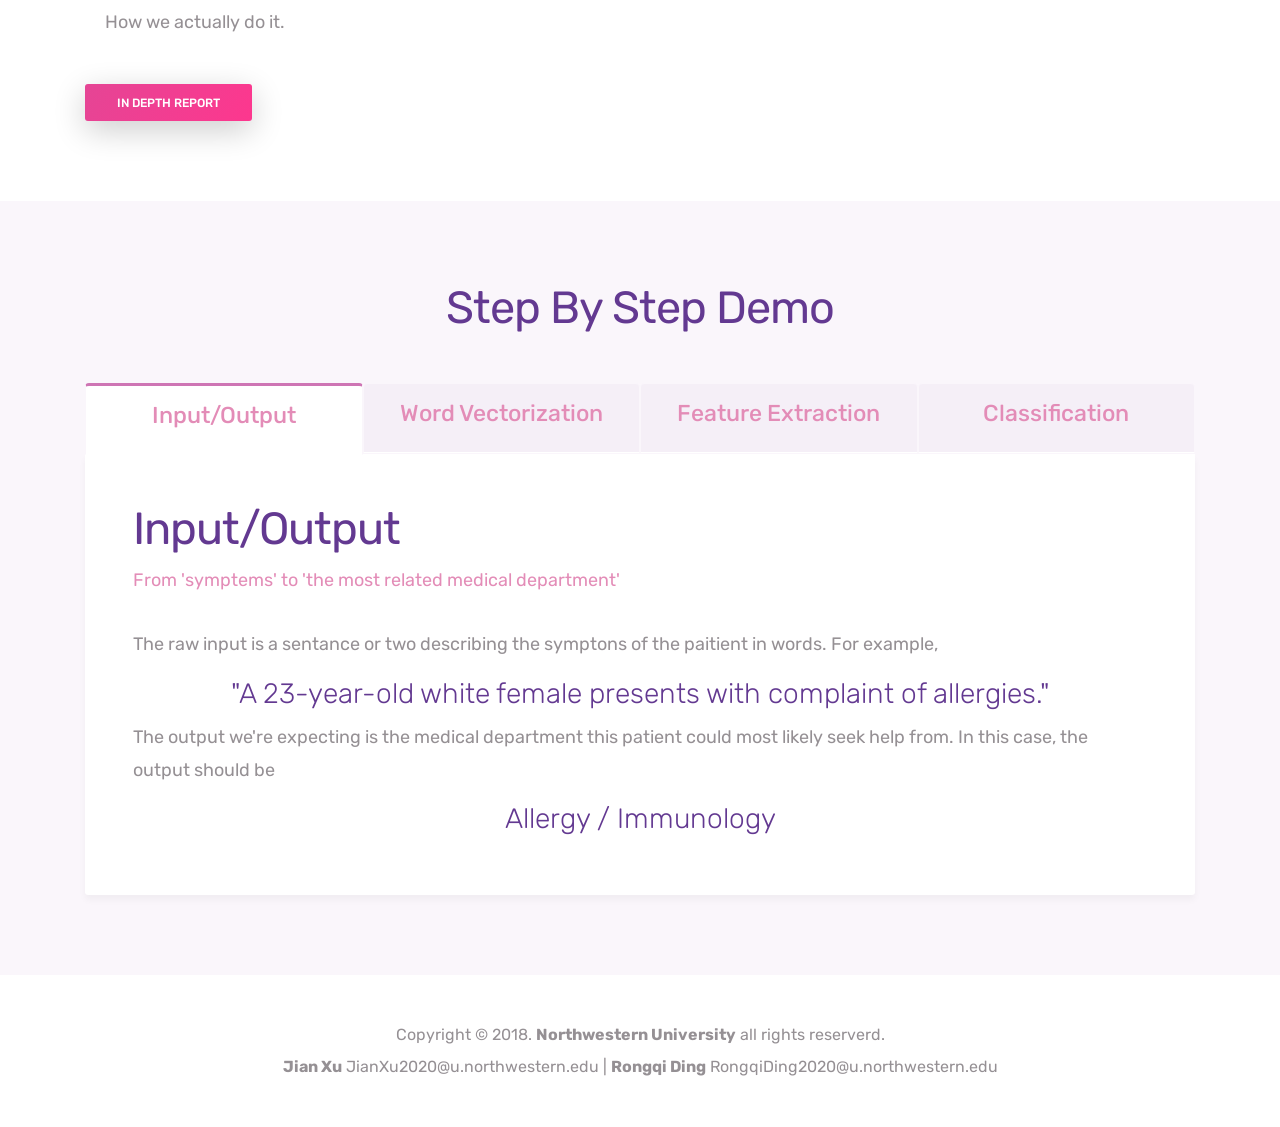
==== commit b28e7008: "Updated the website Updated the website" ====
--- a/website/index.html
+++ b/website/index.html
@@ -51,7 +51,7 @@
 		<p class="tagline">A course project website for <strong>EECS 349 Machine Learning</strong> at <strong>Northwestern University</strong></p>
 		<p class="tagline">And an <strong>artificial intelligent</strong> system caring for your <strong>health</strong>, completely free of charge :)</p>
 	</div>
-	<div class="img-holder mt-3"><img src="bg.png" alt="phone" class="img-fluid"></div>
+	<div class="img-holder mt-3"><img src="images/bg.png" alt="phone" class="img-fluid"></div>
 </header>
 
 <div class="section light-bg" id="features">
@@ -138,62 +138,64 @@
 
 		<ul class="nav nav-tabs nav-justified" role="tablist">
 			<li class="nav-item">
-				<a class="nav-link active" data-toggle="tab" href="#communication"><h4>Word Vectorization</h4></a>
-			</li>
-			<li class="nav-item">
-				<a class="nav-link" data-toggle="tab" href="#schedule"><h4>Feature Extraction</h4></a>
-			</li>
-			<li class="nav-item">
-				<a class="nav-link" data-toggle="tab" href="#messages"><h4>Classification</h4></a>
-			</li>
-			<li class="nav-item">
-				<a class="nav-link" data-toggle="tab" href="#livechat"><h4>Output</h4></a>
+				<a class="nav-link active" data-toggle="tab" href="#communication"><h4>Input/Output</h4></a>
+			</li>
+			<li class="nav-item">
+				<a class="nav-link" data-toggle="tab" href="#schedule"><h4>Word Vectorization</h4></a>
+			</li>
+			<li class="nav-item">
+				<a class="nav-link" data-toggle="tab" href="#messages"><h4>Feature Extraction</h4></a>
+			</li>
+			<li class="nav-item">
+				<a class="nav-link" data-toggle="tab" href="#livechat"><h4>Classification</h4></a>
 			</li>
 		</ul>
 		<div class="tab-content">
 			<div class="tab-pane fade show active" id="communication">
 				<div class="d-flex flex-column flex-lg-row">
-					<img src="images/graphic.png" alt="graphic" class="img-fluid rounded align-self-start mr-lg-5 mb-5 mb-lg-0">
-					<div>
-
-						<h2>Communicate with ease</h2>
-						<p class="lead">Uniquely underwhelm premium outsourcing with proactive leadership skills. </p>
-						<p>Lorem ipsum dolor sit amet, consectetur adipiscing elit. Integer rutrum, urna eu pellentesque pretium, nisi nisi fermentum enim, et sagittis dolor nulla vel sapien. Vestibulum sit amet mattis ante. Ut placerat dui eu nulla
-							congue tincidunt ac a nibh. Mauris accumsan pulvinar lorem placerat volutpat. Praesent quis facilisis elit. Sed condimentum neque quis ex porttitor,
-						</p>
-						<p> malesuada faucibus augue aliquet. Sed elit est, eleifend sed dapibus a, semper a eros. Vestibulum blandit vulputate pharetra. Phasellus lobortis leo a nisl euismod, eu faucibus justo sollicitudin. Mauris consectetur, tortor
-							sed tempor malesuada, sem nunc porta augue, in dictum arcu tortor id turpis. Proin aliquet vulputate aliquam.
-						</p>
+					<div>
+						<h2>Input/Output</h2>
+						<p class="lead">From 'symptems' to 'the most related medical department'</p>
+						<p>The raw input is a sentance or two describing the symptons of the paitient in words. For example,</p>
+						<h5 align = center>"A 23-year-old white female presents with complaint of allergies."</h5>
+						<p> The output we're expecting is the medical department this patient could most likely seek help from. In this case, the output should be</p>
+						<h5 align = center>Allergy / Immunology</h5>
+
 					</div>
 				</div>
 			</div>
 			<div class="tab-pane fade" id="schedule">
 				<div class="d-flex flex-column flex-lg-row">
 					<div>
-						<h2>Scheduling when you want</h2>
-						<p class="lead">Uniquely underwhelm premium outsourcing with proactive leadership skills. </p>
-						<p>Lorem ipsum dolor sit amet, consectetur adipiscing elit. Integer rutrum, urna eu pellentesque pretium, nisi nisi fermentum enim, et sagittis dolor nulla vel sapien. Vestibulum sit amet mattis ante. Ut placerat dui eu nulla
-							congue tincidunt ac a nibh. Mauris accumsan pulvinar lorem placerat volutpat. Praesent quis facilisis elit. Sed condimentum neque quis ex porttitor,
-						</p>
-						<p> malesuada faucibus augue aliquet. Sed elit est, eleifend sed dapibus a, semper a eros. Vestibulum blandit vulputate pharetra. Phasellus lobortis leo a nisl euismod, eu faucibus justo sollicitudin. Mauris consectetur, tortor
-							sed tempor malesuada, sem nunc porta augue, in dictum arcu tortor id turpis. Proin aliquet vulputate aliquam.
-						</p>
-					</div>
-					<img src="images/graphic.png" alt="graphic" class="img-fluid rounded align-self-start mr-lg-5 mb-5 mb-lg-0">
+						<h2>Word Vectorization</h2>
+						<p class="lead">'Preprocess' and 'Bag of Words' </p>
+						<p>The first thing we need to do to preprocess the raw inputs. After steps such as removing punctuations, regularization, removing stop words, tokenization and lemmatization, a raw input such as "A 23-year-old white female presents with complaint of allergies." will be transformed into a list of words tokens are shown in the picture below.
+						</p>
+						<div class = "margin = 10px">
+							<img src="images/preprocess.png" alt="graphic" width = 100%>
+						</div>
+						<br>
+						<p> The next step is to vectorized the list of words, using the "Bag Of Words" theory as shown below. (The is a toy sample, the dimension of our actual vectors are to big for a clear visualization purpose.)
+						</p>
+						<div class = "margin = 10px" align = center>
+							<img src="images/bow.jpg" alt="graphic" width = 80%>
+						</div>						
+					</div>
+					
 				</div>
 			</div>
 			<div class="tab-pane fade" id="messages">
 				<div class="d-flex flex-column flex-lg-row">
-					<img src="images/graphic.png" alt="graphic" class="img-fluid rounded align-self-start mr-lg-5 mb-5 mb-lg-0">
-					<div>
-						<h2>Realtime Messaging service</h2>
-						<p class="lead">Uniquely underwhelm premium outsourcing with proactive leadership skills. </p>
-						<p>Lorem ipsum dolor sit amet, consectetur adipiscing elit. Integer rutrum, urna eu pellentesque pretium, nisi nisi fermentum enim, et sagittis dolor nulla vel sapien. Vestibulum sit amet mattis ante. Ut placerat dui eu nulla
-							congue tincidunt ac a nibh. Mauris accumsan pulvinar lorem placerat volutpat. Praesent quis facilisis elit. Sed condimentum neque quis ex porttitor,
-						</p>
-						<p> malesuada faucibus augue aliquet. Sed elit est, eleifend sed dapibus a, semper a eros. Vestibulum blandit vulputate pharetra. Phasellus lobortis leo a nisl euismod, eu faucibus justo sollicitudin. Mauris consectetur, tortor
-							sed tempor malesuada, sem nunc porta augue, in dictum arcu tortor id turpis. Proin aliquet vulputate aliquam.
-						</p>
+					<div>
+						<h2>Feature Extraction</h2>
+						<p class="lead">Learning the 'key words' for every medical department</p>
+						<p>Our goal of feature (or key words) extaction is achieved through linear calssification. Performing a slightly twisted "one-verses-all" classification of all of the exixting department's sample set, we're alble to get hold of the top 15 weighted words for every class, AKA the most important 15 words for every medical departments, and their final weights after the training.
+						</p>
+						<div>
+						<div class = "img-fluid rounded" align = center>
+							<img src="images/features.jpg" alt="graphic" width = 75%>
+						</div>
+						</div>
 					</div>
 				</div>
 			</div>
